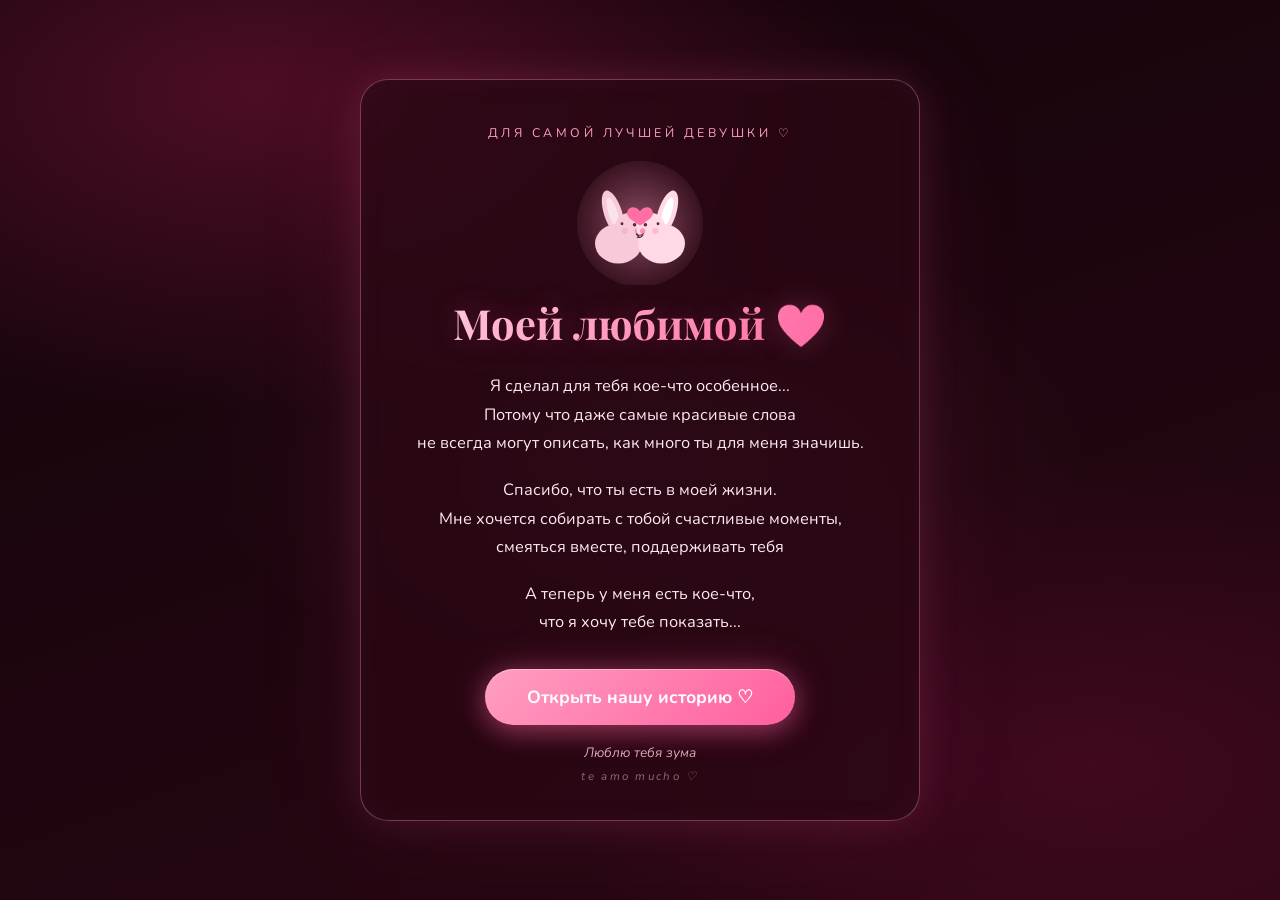
==== index.html @ 07915412 "Add files via upload" ====
<!DOCTYPE html>
<html lang="ru">
<head>
    <meta charset="UTF-8">
    <meta name="viewport" content="width=device-width, initial-scale=1.0">
    <title>Моей любимой ♡</title>
    <link rel="stylesheet" href="style.css">
    <!-- Красивые романтические шрифты -->
    <link href="https://fonts.googleapis.com/css2?family=Playfair+Display:ital,wght@0,500;0,700;1,500&family=Nunito:wght@400;600;700&display=swap" rel="stylesheet">
</head>
<body class="page-welcome">

    <!-- Фон с парящими частицами и сердечками (создаётся через JS) -->
    <div class="bg" id="particles" aria-hidden="true"></div>

    <main class="center-wrap">
        <!-- Основная карточка -->
        <section class="card" id="card">
            <p class="card__eyebrow">Для самой лучшей девушки ♡</p>

            <!-- Два зайчика, обнимающихся (встроенный SVG) -->
            <svg class="card__bunnies" viewBox="0 0 200 140" role="img" aria-label="Два зайчика обнимаются">
                <defs>
                    <radialGradient id="bunnyGlow" cx="50%" cy="50%" r="60%">
                        <stop offset="0%" stop-color="#ff9ec2" stop-opacity="0.45"/>
                        <stop offset="100%" stop-color="#ff9ec2" stop-opacity="0"/>
                    </radialGradient>
                </defs>
                <circle cx="100" cy="72" r="70" fill="url(#bunnyGlow)"/>

                <!-- Зайчик слева -->
                <g class="bunny-left">
                    <ellipse cx="70" cy="60" rx="10" ry="26" fill="#f7c9d9" transform="rotate(-18 70 60)"/>
                    <ellipse cx="70" cy="60" rx="5" ry="18" fill="#fbe3ec" transform="rotate(-18 70 60)"/>
                    <ellipse cx="76" cy="94" rx="26" ry="22" fill="#f7c9d9"/>
                    <circle cx="88" cy="76" r="16" fill="#f7c9d9"/>
                    <circle cx="94" cy="73" r="2" fill="#5b2b3c"/>
                    <circle cx="80" cy="72" r="1.6" fill="#5b2b3c"/>
                    <circle cx="97" cy="80" r="3" fill="#ff8fb1"/>
                    <path d="M96 83 q4 3 8 1" stroke="#5b2b3c" stroke-width="1.2" fill="none" stroke-linecap="round"/>
                    <path d="M97 85 q3 3 6 2" stroke="#5b2b3c" stroke-width="1.2" fill="none" stroke-linecap="round"/>
                    <circle cx="83" cy="80" r="3.4" fill="#ff9ec2" opacity="0.55"/>
                </g>

                <!-- Зайчик справа -->
                <g class="bunny-right">
                    <ellipse cx="130" cy="60" rx="10" ry="26" fill="#ffd9e5" transform="rotate(18 130 60)"/>
                    <ellipse cx="130" cy="60" rx="5" ry="18" fill="#fff" transform="rotate(18 130 60)"/>
                    <ellipse cx="124" cy="94" rx="26" ry="22" fill="#ffd9e5"/>
                    <circle cx="112" cy="76" r="16" fill="#ffd9e5"/>
                    <circle cx="106" cy="73" r="2" fill="#5b2b3c"/>
                    <circle cx="120" cy="72" r="1.6" fill="#5b2b3c"/>
                    <circle cx="103" cy="80" r="3" fill="#ff8fb1"/>
                    <path d="M104 83 q-4 3 -8 1" stroke="#5b2b3c" stroke-width="1.2" fill="none" stroke-linecap="round"/>
                    <path d="M103 85 q-3 3 -6 2" stroke="#5b2b3c" stroke-width="1.2" fill="none" stroke-linecap="round"/>
                    <circle cx="117" cy="80" r="3.4" fill="#ff9ec2" opacity="0.55"/>
                </g>

                <!-- Сердечко между ними -->
                <path class="bunny-heart" d="M100 58 c-4-6 -12-6 -14 0 c-2 5 3 9 14 16 c11-7 16-11 14-16 c-2-6 -10-6 -14 0 z" fill="#ff6fa5"/>
            </svg>

            <h1 class="card__title">Моей любимой ❤️</h1>

            <p class="card__text">
                Я сделал для тебя кое-что особенное...<br>
                Потому что даже самые красивые слова<br>
                не всегда могут описать, как много ты для меня значишь.
            </p>
            <p class="card__text">
                Спасибо, что ты есть в моей жизни.<br>
                Мне хочется собирать с тобой счастливые моменты,<br>
                смеяться вместе, поддерживать тебя<br>
                
            </p>
            <p class="card__text">
                А теперь у меня есть кое-что,<br>
                что я хочу тебе показать...
            </p>

            <button class="btn-open" id="openStory" type="button">
                Открыть нашу историю ♡
            </button>

            <p class="card__caption">Люблю тебя зума</p>
            <p class="card__whisper">te amo mucho ♡</p>
        </section>
    </main>

    <script src="script.js"></script>
</body>
</html>
---- style.css ----
/* =========================================================
   Стили романтического сайта
   Палитра: чёрно-бордовый фон + нежно-розовые свечения
   ========================================================= */

:root {
    --bg-dark: #12040a;
    --bg-wine: #2a0714;
    --pink-soft: #ff9ec2;
    --pink-hot: #ff5f9e;
    --pink-pale: #ffd9e5;
    --text-main: #ffe9f1;
    --text-dim: #d9a7bb;
    --card-bg: rgba(42, 7, 20, 0.72);
    --card-border: rgba(255, 158, 194, 0.35);
}

* {
    margin: 0;
    padding: 0;
    box-sizing: border-box;
}

html, body {
    min-height: 100%;
}

body {
    font-family: 'Nunito', sans-serif;
    color: var(--text-main);
    background:
        radial-gradient(ellipse 80% 60% at 20% 10%, rgba(122, 20, 60, 0.55), transparent 60%),
        radial-gradient(ellipse 70% 55% at 85% 85%, rgba(90, 10, 45, 0.5), transparent 60%),
        radial-gradient(ellipse 50% 40% at 50% 50%, rgba(255, 95, 158, 0.08), transparent 70%),
        linear-gradient(160deg, var(--bg-dark) 0%, var(--bg-wine) 100%);
    background-attachment: fixed;
    overflow-x: hidden;
}

/* ---------- Фон с частицами ---------- */

.bg {
    position: fixed;
    inset: 0;
    pointer-events: none;
    z-index: 0;
    overflow: hidden;
}

.particle {
    position: absolute;
    bottom: -30px;
    opacity: 0;
    animation: floatUp linear infinite;
    will-change: transform, opacity;
}

.particle--heart {
    color: var(--pink-hot);
    text-shadow: 0 0 8px rgba(255, 95, 158, 0.8);
}

.particle--star {
    color: #ffe3ee;
    text-shadow: 0 0 6px rgba(255, 217, 229, 0.7);
}

@keyframes floatUp {
    0%   { transform: translateY(0) rotate(0deg) scale(1); opacity: 0; }
    10%  { opacity: 0.9; }
    90%  { opacity: 0.7; }
    100% { transform: translateY(-110vh) rotate(35deg) scale(0.7); opacity: 0; }
}

/* ---------- Центрирование карточки ---------- */

.center-wrap {
    position: relative;
    z-index: 1;
    min-height: 100vh;
    display: flex;
    align-items: center;
    justify-content: center;
    padding: 24px 16px;
}

/* ---------- Карточка ---------- */

.card {
    width: 100%;
    max-width: 560px;
    background: var(--card-bg);
    border: 1px solid var(--card-border);
    border-radius: 28px;
    padding: 44px 36px 36px;
    text-align: center;
    backdrop-filter: blur(10px);
    -webkit-backdrop-filter: blur(10px);
    box-shadow:
        0 0 40px rgba(255, 95, 158, 0.15),
        0 0 120px rgba(255, 95, 158, 0.08),
        inset 0 0 30px rgba(255, 158, 194, 0.04);
    animation: cardAppear 1.2s ease-out both;
}

@keyframes cardAppear {
    from { opacity: 0; transform: translateY(30px) scale(0.97); }
    to   { opacity: 1; transform: translateY(0) scale(1); }
}

.card--leaving {
    animation: cardLeave 0.9s ease-in forwards;
}

@keyframes cardLeave {
    to { opacity: 0; transform: translateY(-40px) scale(0.92); filter: blur(6px); }
}

.card__eyebrow {
    font-size: 0.78rem;
    letter-spacing: 0.28em;
    text-transform: uppercase;
    color: var(--pink-soft);
    margin-bottom: 18px;
}

.card__bunnies {
    width: 180px;
    max-width: 50%;
    margin: 0 auto 10px;
    display: block;
}

.bunny-heart {
    animation: heartbeat 1.6s ease-in-out infinite;
    transform-origin: 100px 66px;
    transform-box: fill-box;
}

@keyframes heartbeat {
    0%, 100% { transform: scale(1); }
    12%      { transform: scale(1.18); }
    24%      { transform: scale(1); }
    36%      { transform: scale(1.12); }
    48%      { transform: scale(1); }
}

.bunny-left, .bunny-right {
    animation: bunnySway 3.2s ease-in-out infinite;
    transform-origin: bottom center;
    transform-box: fill-box;
}

.bunny-right {
    animation-delay: 1.6s;
}

@keyframes bunnySway {
    0%, 100% { transform: rotate(0deg); }
    50%      { transform: rotate(2deg); }
}

.card__title {
    font-family: 'Playfair Display', serif;
    font-size: clamp(1.8rem, 6vw, 2.6rem);
    font-weight: 700;
    margin-bottom: 22px;
    background: linear-gradient(120deg, var(--pink-pale), var(--pink-hot));
    -webkit-background-clip: text;
    background-clip: text;
    -webkit-text-fill-color: transparent;
    text-shadow: 0 0 30px rgba(255, 95, 158, 0.25);
}

.card__text {
    font-size: 1.02rem;
    line-height: 1.75;
    color: var(--text-main);
    margin-bottom: 18px;
}

/* ---------- Кнопка ---------- */

.btn-open {
    margin-top: 14px;
    padding: 16px 42px;
    font-family: 'Nunito', sans-serif;
    font-size: 1.1rem;
    font-weight: 700;
    color: #fff;
    border: none;
    border-radius: 999px;
    cursor: pointer;
    background: linear-gradient(135deg, #ff9ec2 0%, #ff5f9e 100%);
    box-shadow:
        0 6px 24px rgba(255, 95, 158, 0.4),
        0 0 40px rgba(255, 95, 158, 0.25),
        inset 0 1px 0 rgba(255, 255, 255, 0.35);
    transition: transform 0.25s ease, box-shadow 0.25s ease;
}

.btn-open:hover {
    transform: translateY(-2px) scale(1.03);
    box-shadow:
        0 10px 32px rgba(255, 95, 158, 0.55),
        0 0 60px rgba(255, 95, 158, 0.35),
        inset 0 1px 0 rgba(255, 255, 255, 0.35);
}

.btn-open:active {
    transform: scale(0.97);
}

.card__caption {
    margin-top: 18px;
    font-size: 0.85rem;
    color: var(--text-dim);
    font-style: italic;
}

.card__whisper {
    margin-top: 6px;
    font-size: 0.72rem;
    letter-spacing: 0.2em;
    color: rgba(217, 167, 187, 0.6);
    font-style: italic;
}

/* ---------- Страница счётчика ---------- */

.counter-page {
    position: relative;
    z-index: 1;
    min-height: 100vh;
    display: flex;
    flex-direction: column;
    align-items: center;
    justify-content: center;
    text-align: center;
    padding: 40px 16px;
}

.counter-page__eyebrow {
    font-size: 0.85rem;
    letter-spacing: 0.22em;
    text-transform: uppercase;
    color: var(--pink-soft);
    margin-bottom: 14px;
}

.counter-page__title {
    font-family: 'Playfair Display', serif;
    font-size: clamp(1.7rem, 5.5vw, 2.6rem);
    font-weight: 700;
    margin-bottom: 42px;
    background: linear-gradient(120deg, var(--pink-pale), var(--pink-hot));
    -webkit-background-clip: text;
    background-clip: text;
    -webkit-text-fill-color: transparent;
    text-shadow: 0 0 30px rgba(255, 95, 158, 0.2);
}

/* ---------- Сам счётчик ---------- */

.counter {
    display: flex;
    flex-wrap: wrap;
    justify-content: center;
    gap: 16px;
    margin-bottom: 42px;
}

.counter__block {
    min-width: 110px;
    padding: 22px 18px;
    background: var(--card-bg);
    border: 1px solid var(--card-border);
    border-radius: 20px;
    backdrop-filter: blur(8px);
    -webkit-backdrop-filter: blur(8px);
    box-shadow: 0 0 26px rgba(255, 95, 158, 0.14);
}

.counter__value {
    font-family: 'Playfair Display', serif;
    font-size: clamp(2.2rem, 8vw, 3.4rem);
    font-weight: 700;
    color: #fff;
    text-shadow:
        0 0 12px rgba(255, 158, 194, 0.9),
        0 0 34px rgba(255, 95, 158, 0.55);
    animation: digitsGlow 2.6s ease-in-out infinite;
}

@keyframes digitsGlow {
    0%, 100% { text-shadow: 0 0 12px rgba(255,158,194,0.9), 0 0 34px rgba(255,95,158,0.55); }
    50%      { text-shadow: 0 0 20px rgba(255,158,194,1),   0 0 54px rgba(255,95,158,0.75); }
}

.counter__label {
    margin-top: 8px;
    font-size: 0.78rem;
    letter-spacing: 0.24em;
    text-transform: uppercase;
    color: var(--text-dim);
}

.counter__error {
    max-width: 480px;
    padding: 20px 24px;
    border: 1px dashed var(--card-border);
    border-radius: 16px;
    color: var(--text-dim);
    font-size: 0.95rem;
    line-height: 1.6;
}

.counter__error code {
    color: var(--pink-soft);
    background: rgba(255, 158, 194, 0.1);
    padding: 2px 6px;
    border-radius: 6px;
}

/* ---------- Романтический текст под счётчиком ---------- */

.love-note {
    max-width: 560px;
    font-size: 1.03rem;
    line-height: 1.85;
    color: var(--text-main);
}

.love-note__heart {
    display: block;
    margin-top: 16px;
    font-size: 1.4rem;
    color: var(--pink-hot);
    text-shadow: 0 0 14px rgba(255, 95, 158, 0.8);
    animation: heartbeat 1.6s ease-in-out infinite;
    transform-origin: center;
}

/* ---------- Мелкие адаптации ---------- */

@media (max-width: 480px) {
    .card {
        padding: 32px 22px 28px;
        border-radius: 22px;
    }
    .counter__block {
        min-width: calc(50% - 10px);
        padding: 18px 12px;
    }
}

/* ---------- Уважение к prefers-reduced-motion ---------- */

@media (prefers-reduced-motion: reduce) {
    .particle { animation: none !important; opacity: 0.4; bottom: auto; top: 50%; }
    .bunny-heart, .bunny-left, .bunny-right, .counter__value, .love-note__heart {
        animation: none !important;
    }
    .card, .btn-open {
        transition: none !important;
        animation-duration: 0.01s !important;
    }
}
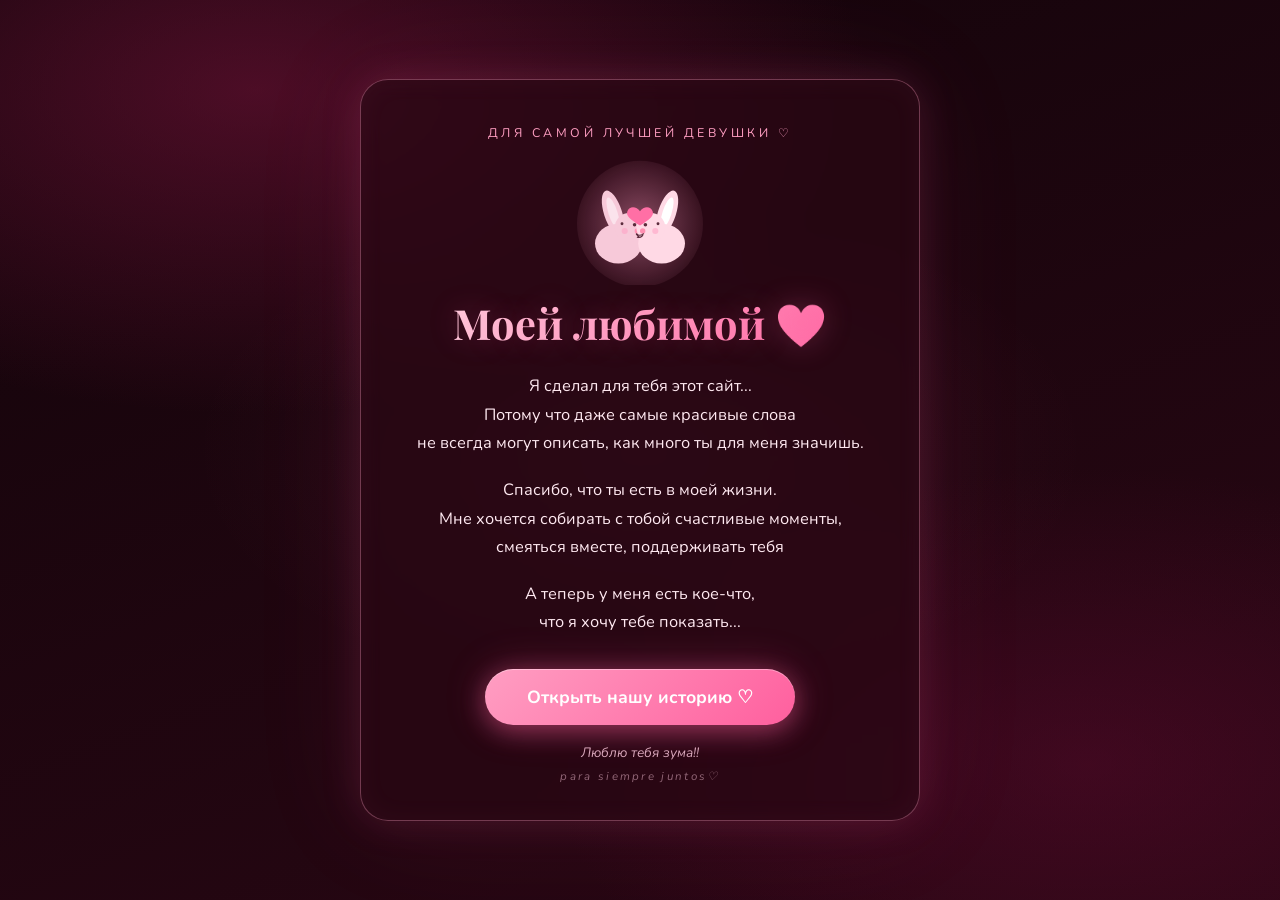
==== commit db330125: "Merge branch 'main' of https://github.com/Ryu1core/romance" ====
--- a/index.html
+++ b/index.html
@@ -63,7 +63,7 @@
             <h1 class="card__title">Моей любимой ❤️</h1>
 
             <p class="card__text">
-                Я сделал для тебя кое-что особенное...<br>
+                Я сделал для тебя этот сайт...<br>
                 Потому что даже самые красивые слова<br>
                 не всегда могут описать, как много ты для меня значишь.
             </p>
@@ -82,8 +82,8 @@
                 Открыть нашу историю ♡
             </button>
 
-            <p class="card__caption">Люблю тебя зума</p>
-            <p class="card__whisper">te amo mucho ♡</p>
+            <p class="card__caption">Люблю тебя зума!!</p>
+            <p class="card__whisper">para siempre juntos♡</p>
         </section>
     </main>
 
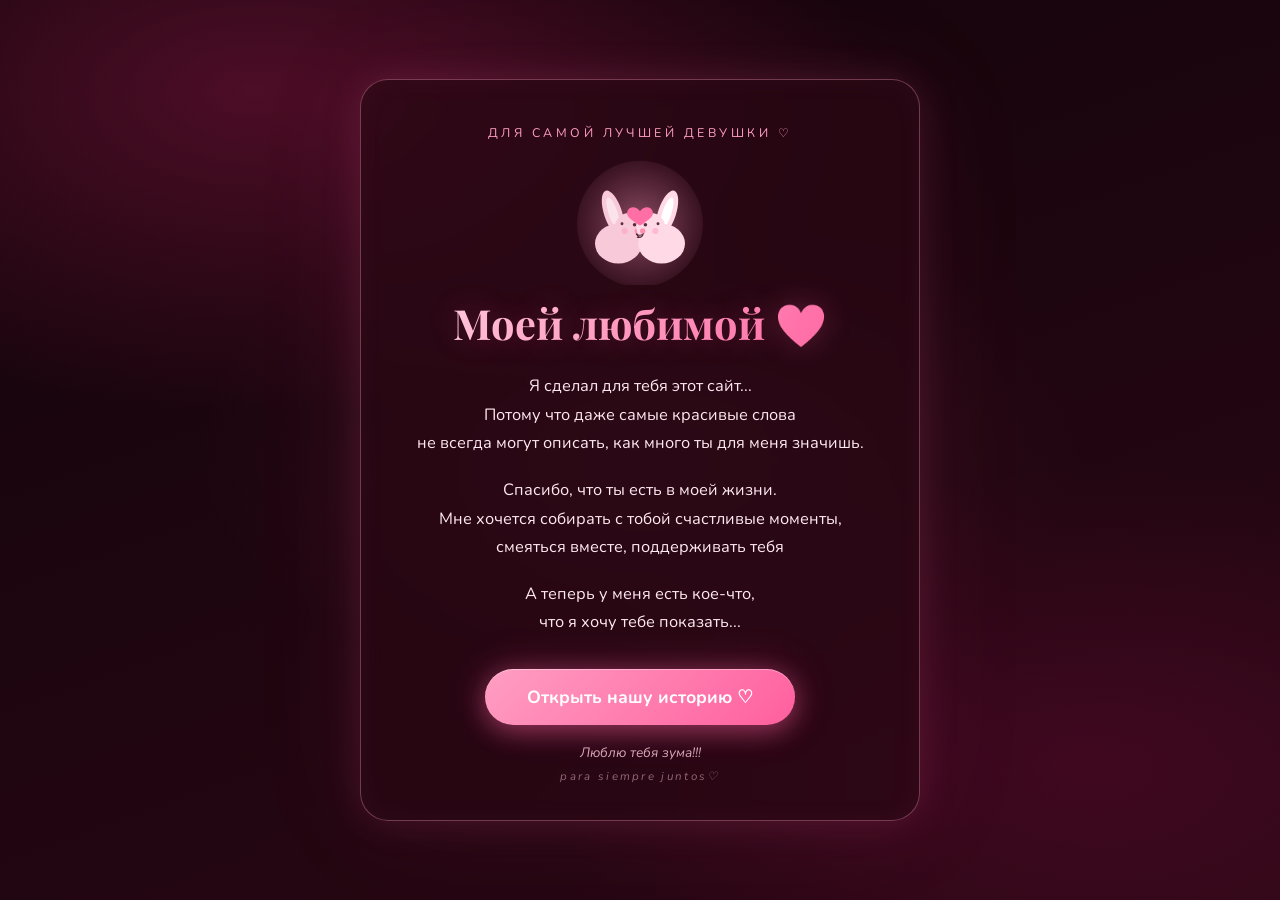
==== commit 5efcf4d8: "v1.0.4" ====
--- a/index.html
+++ b/index.html
@@ -82,7 +82,7 @@
                 Открыть нашу историю ♡
             </button>
 
-            <p class="card__caption">Люблю тебя зума!!</p>
+            <p class="card__caption">Люблю тебя зума!!!</p>
             <p class="card__whisper">para siempre juntos♡</p>
         </section>
     </main>
--- a/style.css
+++ b/style.css
@@ -341,6 +341,136 @@
     transform-origin: center;
 }
 
+/* ---------- Кнопка-сердечко ---------- */
+
+.heart-btn {
+    position: fixed;
+    right: 22px;
+    bottom: 22px;
+    z-index: 20;
+    width: 62px;
+    height: 62px;
+    border: none;
+    border-radius: 50%;
+    cursor: pointer;
+    font-size: 1.7rem;
+    line-height: 1;
+    color: #fff;
+    background: linear-gradient(135deg, #ff9ec2 0%, #ff5f9e 100%);
+    box-shadow:
+        0 6px 22px rgba(255, 95, 158, 0.45),
+        0 0 40px rgba(255, 95, 158, 0.3);
+    animation: heartPulse 1.6s ease-in-out infinite;
+    transition: transform 0.25s ease;
+}
+
+.heart-btn:hover {
+    transform: scale(1.12);
+}
+
+@keyframes heartPulse {
+    0%, 100% { transform: scale(1);    box-shadow: 0 6px 22px rgba(255,95,158,0.45), 0 0 40px rgba(255,95,158,0.3); }
+    12%      { transform: scale(1.15); }
+    24%      { transform: scale(1); }
+    36%      { transform: scale(1.1); }
+    48%      { transform: scale(1); }
+}
+
+/* ---------- Всплывающая карточка с зайчиками ---------- */
+
+.bunny-modal {
+    position: fixed;
+    inset: 0;
+    z-index: 30;
+    display: flex;
+    align-items: center;
+    justify-content: center;
+    padding: 20px;
+}
+
+.bunny-modal[hidden] {
+    display: none;
+}
+
+.bunny-modal__backdrop {
+    position: absolute;
+    inset: 0;
+    background: rgba(10, 2, 6, 0.7);
+    backdrop-filter: blur(4px);
+    -webkit-backdrop-filter: blur(4px);
+}
+
+.bunny-modal__card {
+    position: relative;
+    width: 100%;
+    max-width: 380px;
+    padding: 34px 28px 30px;
+    text-align: center;
+    background: var(--card-bg);
+    border: 1px solid var(--card-border);
+    border-radius: 26px;
+    backdrop-filter: blur(12px);
+    -webkit-backdrop-filter: blur(12px);
+    box-shadow:
+        0 0 50px rgba(255, 95, 158, 0.25),
+        0 0 120px rgba(255, 95, 158, 0.12);
+}
+
+.bunny-modal__card--show {
+    animation: modalPop 0.45s cubic-bezier(0.2, 1.4, 0.4, 1) both;
+}
+
+@keyframes modalPop {
+    from { opacity: 0; transform: scale(0.6) translateY(30px); }
+    to   { opacity: 1; transform: scale(1) translateY(0); }
+}
+
+.bunny-modal__close {
+    position: absolute;
+    top: 12px;
+    right: 14px;
+    width: 32px;
+    height: 32px;
+    border: none;
+    border-radius: 50%;
+    cursor: pointer;
+    font-size: 0.9rem;
+    color: var(--text-dim);
+    background: rgba(255, 158, 194, 0.12);
+    transition: background 0.2s ease, color 0.2s ease;
+}
+
+.bunny-modal__close:hover {
+    background: rgba(255, 158, 194, 0.28);
+    color: #fff;
+}
+
+.bunny-modal__photo {
+    display: block;
+    width: 100%;
+    max-width: 260px;
+    margin: 0 auto 14px;
+    border-radius: 18px;
+    border: 1px solid rgba(255, 158, 194, 0.4);
+    box-shadow:
+        0 0 30px rgba(255, 95, 158, 0.3),
+        0 8px 24px rgba(0, 0, 0, 0.4);
+}
+
+.bunny-modal__text {
+    font-size: 1.05rem;
+    line-height: 1.7;
+    color: var(--text-main);
+}
+
+.bunny-modal__sub {
+    display: block;
+    margin-top: 8px;
+    font-size: 0.85rem;
+    font-style: italic;
+    color: var(--text-dim);
+}
+
 /* ---------- Мелкие адаптации ---------- */
 
 @media (max-width: 480px) {
